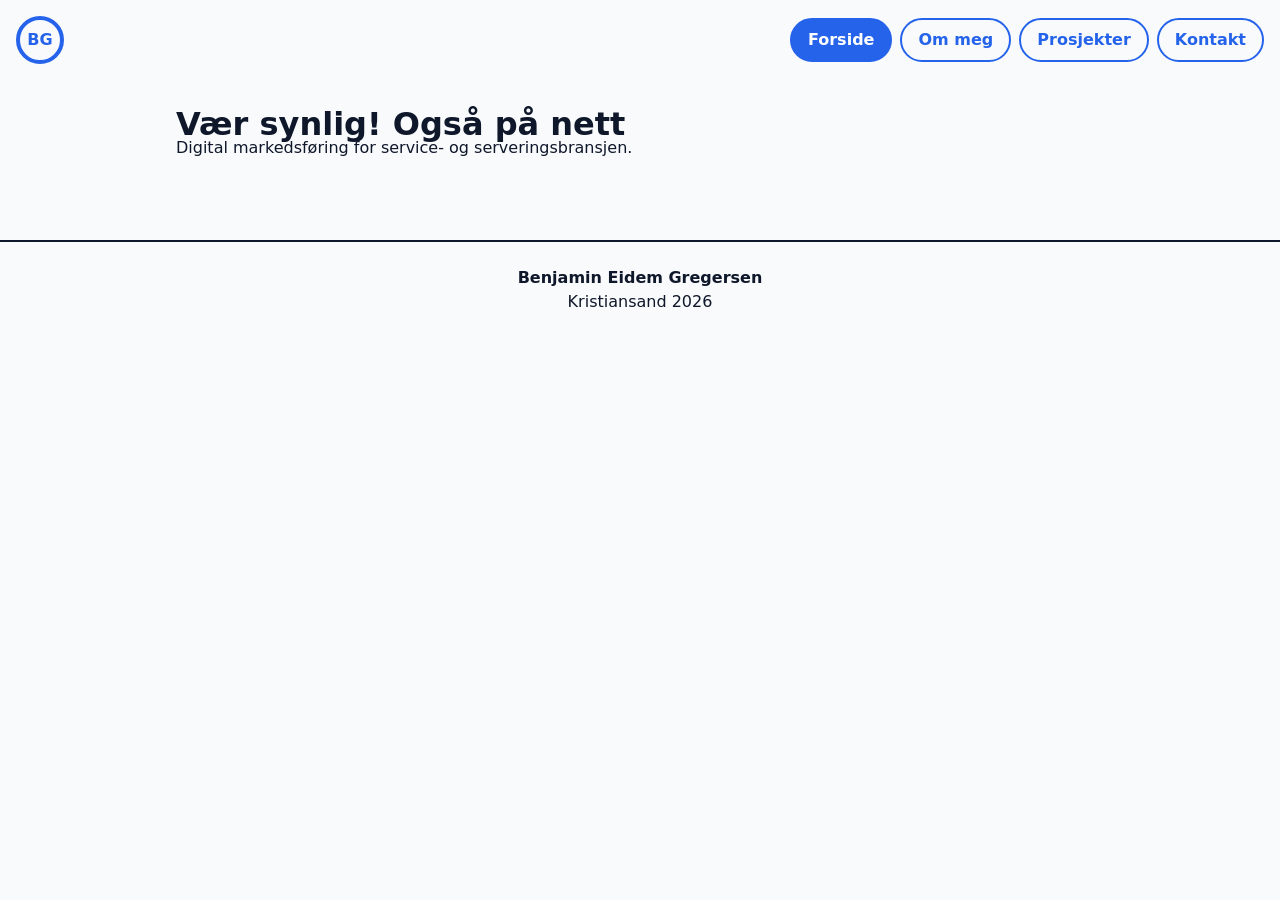
==== index.html @ 99e6d2b7 "grunnstruktur: header, main, footer" ====
<!doctype html>
<html lang="no">
  <head>
    <meta charset="UTF-8" />
    <meta name="viewport" content="width=device-width, initial-scale=1.0" />
    <title>Benjamin Eidem Gregersen – Digital markedsføring</title>
    <link rel="stylesheet" href="css/style.css" />
  </head>
  <body>
    <header>
      <a
        href="index.html"
        class="logo"
        aria-label="Benjamin Gregersen, til forsiden"
        >BG</a
      >
      <nav aria-label="Hovedmeny">
        <ul>
          <li><a href="index.html" aria-current="page">Forside</a></li>
          <li><a href="om-meg.html">Om meg</a></li>
          <li><a href="prosjekter.html">Prosjekter</a></li>
          <li><a href="kontakt.html">Kontakt</a></li>
        </ul>
      </nav>
    </header>

    <main>
      <h1>Vær synlig! Også på nett</h1>
      <p>Digital markedsføring for service- og serveringsbransjen.</p>
    </main>

    <footer>
      <p class="footer-navn">Benjamin Eidem Gregersen</p>
      <p>Kristiansand 2026</p>
    </footer>
  </body>
</html>
---- css/style.css ----
/* ---------- Designvariabler ---------- */
:root {
  /* Farger */
  --farge-bakgrunn: #f8fafc;
  --farge-tekst: #0f172a;
  --farge-aksent: #2563eb;
  --farge-hover: #1d4ed8;
  --farge-pressed: #1e40af;
  --farge-feil: #b91c1c;

  /* Layout */
  --side-marg: 16px;

  /* Typografi */
  --font: system-ui, sans-serif;
  --tekst-storrelse: 1rem;
  --tekst-linjehoyde: 1.5rem;
}

/* ---------- Nullstilling ---------- */
* {
  box-sizing: border-box;
}

body,
h1,
h2,
h3,
p,
ul {
  margin: 0;
}

/* ---------- Grunnstil ---------- */
body {
  font-family: var(--font);
  font-size: var(--tekst-storrelse);
  line-height: var(--tekst-linjehoyde);
  color: var(--farge-tekst);
  background-color: var(--farge-bakgrunn);
}
/* ---------- Lenker ---------- */
a {
  color: var(--farge-aksent);
}

a:focus-visible {
  outline: 3px solid var(--farge-aksent);
  outline-offset: 2px;
}

/* ---------- Navigasjon (Flexbox) ---------- */
nav ul {
  list-style: none;
  padding: 0;
  display: flex;
  flex-wrap: wrap;
  gap: 0.5rem;
}

nav a {
  display: block;
  padding: 0.5rem 1rem;
  border: 2px solid var(--farge-aksent);
  border-radius: 999px;
  background-color: var(--farge-bakgrunn);
  color: var(--farge-aksent);
  text-decoration: none;
  font-weight: 600;
}

nav a:hover {
  background-color: var(--farge-hover);
  border-color: var(--farge-hover);
  color: #ffffff;
}

nav a[aria-current="page"] {
  background-color: var(--farge-aksent);
  color: #ffffff;
}
/* ---------- Header ---------- */
header {
  display: flex;
  flex-wrap: wrap;
  align-items: center;
  justify-content: space-between;
  gap: 1rem;
  padding: 1rem var(--side-marg);
}

.logo {
  display: flex;
  align-items: center;
  justify-content: center;
  width: 3rem;
  height: 3rem;
  border: 4px solid var(--farge-aksent);
  border-radius: 50%;
  color: var(--farge-aksent);
  font-weight: 700;
  text-decoration: none;
}

/* ---------- Innhold ---------- */
main {
  padding: 2rem var(--side-marg);
  max-width: 60rem;
  margin: 0 auto;
}

/* ---------- Footer ---------- */
footer {
  padding: 1.5rem var(--side-marg);
  margin-top: 3rem;
  text-align: center;
  border-top: 2px solid var(--farge-tekst);
}

.footer-navn {
  font-weight: 700;
}
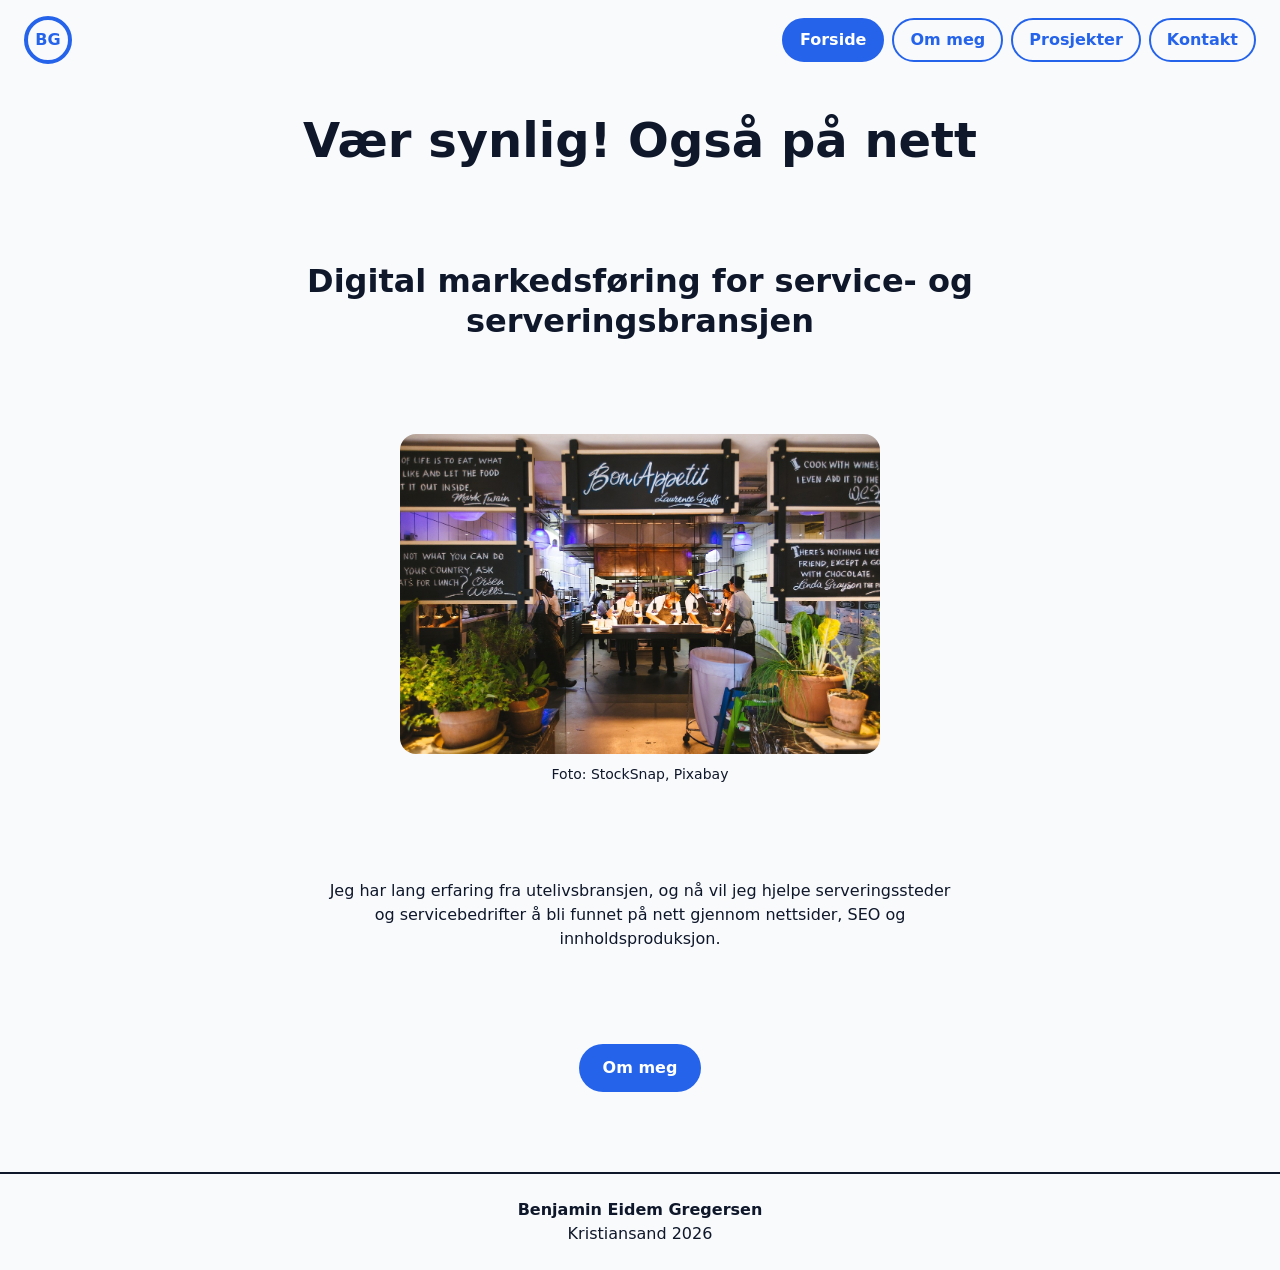
==== commit 6ca15bc6: "Bilder, overskrifter, avstander på forside fra Figma." ====
--- a/index.html
+++ b/index.html
@@ -24,9 +24,25 @@
       </nav>
     </header>
 
-    <main>
-      <h1>Vær synlig! Også på nett</h1>
-      <p>Digital markedsføring for service- og serveringsbransjen.</p>
+    <main class="forside">
+  <h1>Vær synlig! Også på nett</h1>
+  <h2>Digital markedsføring for service- og serveringsbransjen</h2>
+
+  <figure>
+    <img
+      src="img/restaurant_inngang.jpg"
+      alt="Kokker samlet rundt et åpent restaurantkjøkken, med planter i forgrunnen"
+      width="1280"
+      height="853"
+    />
+    <figcaption>Foto: StockSnap, Pixabay</figcaption>
+  </figure>
+
+  <p>
+    Jeg har lang erfaring fra utelivsbransjen, og nå vil jeg hjelpe serveringssteder og servicebedrifter å bli funnet på nett gjennom nettsider, SEO og innholdsproduksjon.
+  </p>
+
+  <a href="om-meg.html" class="knapp">Om meg</a>
     </main>
 
     <footer>
--- a/css/style.css
+++ b/css/style.css
@@ -15,6 +15,11 @@
   --font: system-ui, sans-serif;
   --tekst-storrelse: 1rem;
   --tekst-linjehoyde: 1.5rem;
+  --h1-storrelse: 2rem;
+  --h1-linjehoyde: 2.5rem;
+  --h2-storrelse: 1.5rem;
+  --h2-linjehoyde: 2rem;
+  --luft-seksjon: 5.8125rem; /* mobil: 93 px */
 }
 
 /* ---------- Nullstilling ---------- */
@@ -120,3 +125,82 @@
 .footer-navn {
   font-weight: 700;
 }
+/* ---------- Typografi ---------- */
+h1 {
+  font-size: var(--h1-storrelse);
+  line-height: var(--h1-linjehoyde);
+  font-weight: 700;
+}
+
+h2 {
+  font-size: var(--h2-storrelse);
+  line-height: var(--h2-linjehoyde);
+  font-weight: 700;
+}
+
+/* ---------- Forside ---------- */
+.forside {
+  text-align: center;
+}
+
+.forside > * + * {
+  margin-top: var(--luft-seksjon);
+}
+
+.forside p {
+  max-width: 40rem;
+  margin-left: auto;
+  margin-right: auto;
+}
+
+main > * + * {
+  margin-top: 1.5rem;
+}
+
+figure {
+  margin: 0;
+}
+
+figure img {
+  display: block;
+  width: 100%;
+  max-width: 480px;
+  height: auto;
+  margin: 0 auto;
+  border-radius: 1rem;
+}
+
+figcaption {
+  font-size: 0.875rem;
+  margin-top: 0.5rem;
+  text-align: center;
+}
+
+/* ---------- Knapp ---------- */
+.knapp {
+  display: inline-block;
+  padding: 0.75rem 1.5rem;
+  border-radius: 999px;
+  background-color: var(--farge-aksent);
+  color: #ffffff;
+  font-weight: 600;
+  text-decoration: none;
+}
+
+.knapp:hover {
+  background-color: var(--farge-hover);
+}
+
+.knapp:active {
+  background-color: var(--farge-pressed);
+}
+
+@media (min-width: 768px) {
+  :root {
+    --side-marg: 24px;
+    --h1-storrelse: 3rem;
+    --h1-linjehoyde: 3.5rem;
+    --h2-storrelse: 2rem;
+    --h2-linjehoyde: 2.5rem;
+  }
+}
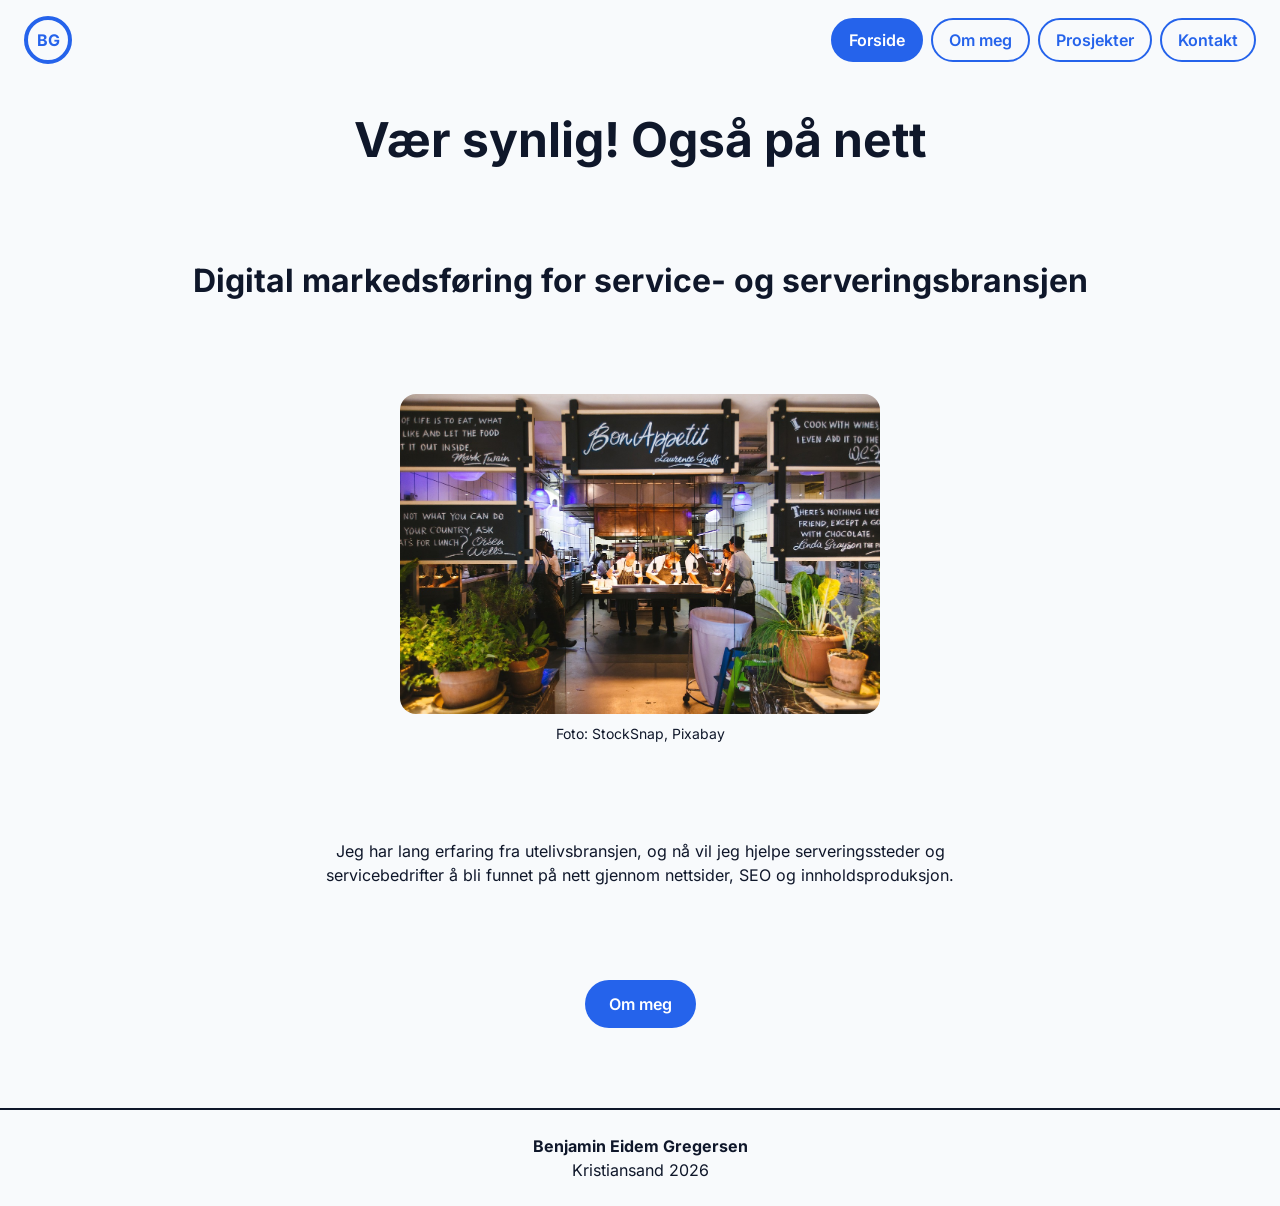
==== commit cb884fa9: "Legger til favicon" ====
--- a/index.html
+++ b/index.html
@@ -5,6 +5,7 @@
     <meta name="viewport" content="width=device-width, initial-scale=1.0" />
     <title>Benjamin Eidem Gregersen – Digital markedsføring</title>
     <link rel="stylesheet" href="css/style.css" />
+    <link rel="icon" href="img/favicon.svg" type="image/svg+xml" />
   </head>
   <body>
     <header>
--- a/css/style.css
+++ b/css/style.css
@@ -1,3 +1,35 @@
+/* ---------- Fonter (selvhostet) ---------- */
+@font-face {
+  font-family: "Inter";
+  font-style: normal;
+  font-weight: 400;
+  font-display: swap;
+  src: url("../fonts/inter-v20-latin-regular.woff2") format("woff2");
+}
+
+@font-face {
+  font-family: "Inter";
+  font-style: normal;
+  font-weight: 500;
+  font-display: swap;
+  src: url("../fonts/inter-v20-latin-500.woff2") format("woff2");
+}
+
+@font-face {
+  font-family: "Inter";
+  font-style: normal;
+  font-weight: 600;
+  font-display: swap;
+  src: url("../fonts/inter-v20-latin-600.woff2") format("woff2");
+}
+
+@font-face {
+  font-family: "Inter";
+  font-style: normal;
+  font-weight: 700;
+  font-display: swap;
+  src: url("../fonts/inter-v20-latin-700.woff2") format("woff2");
+}
 /* ---------- Designvariabler ---------- */
 :root {
   /* Farger */
@@ -12,7 +44,7 @@
   --side-marg: 16px;
 
   /* Typografi */
-  --font: system-ui, sans-serif;
+  --font: inter, system-ui, sans-serif;
   --tekst-storrelse: 1rem;
   --tekst-linjehoyde: 1.5rem;
   --h1-storrelse: 2rem;
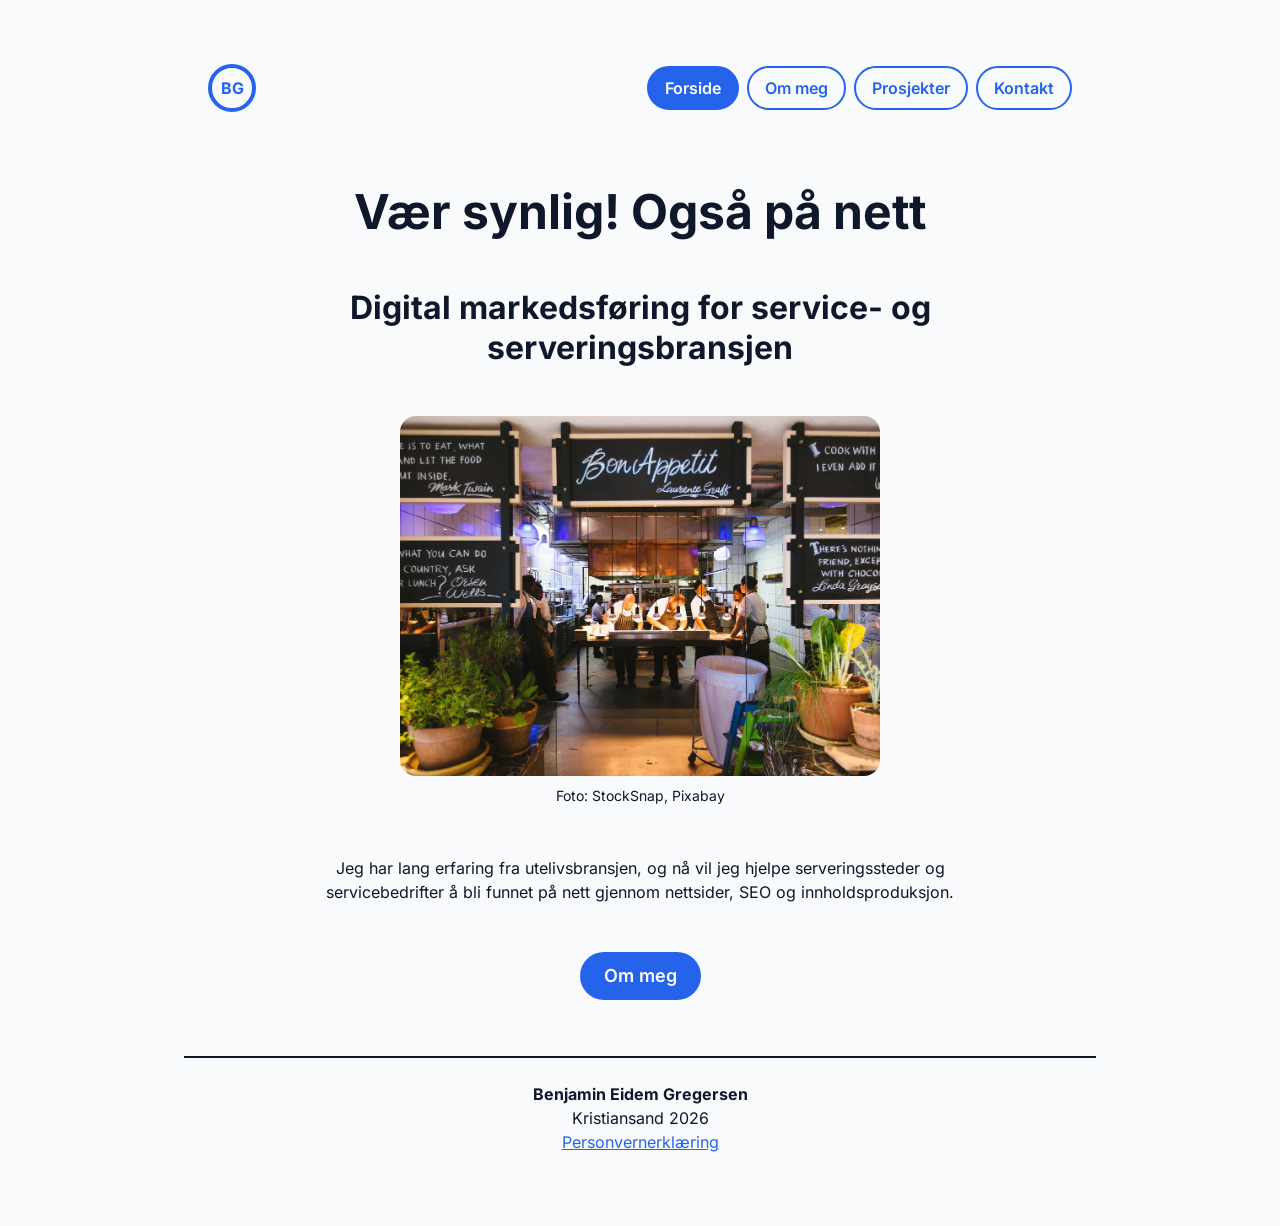
==== commit b6e4a546: "Personvernerklæring, justering av meny mv" ====
--- a/index.html
+++ b/index.html
@@ -8,6 +8,10 @@
     <link rel="icon" href="img/favicon.svg" type="image/svg+xml" />
   </head>
   <body>
+    <body>
+  <a href="#innhold" class="hopp-lenke">Hopp til innhold</a>
+  <header>
+  <main id="innhold" class="kontakt">
     <header>
       <a
         href="index.html"
@@ -49,6 +53,8 @@
     <footer>
       <p class="footer-navn">Benjamin Eidem Gregersen</p>
       <p>Kristiansand 2026</p>
+      <p class="footer-navn"></p>
+      <p><a href="personvern.html">Personvernerklæring</a></p>
     </footer>
   </body>
 </html>
--- a/css/style.css
+++ b/css/style.css
@@ -5,14 +5,6 @@
   font-weight: 400;
   font-display: swap;
   src: url("../fonts/inter-v20-latin-regular.woff2") format("woff2");
-}
-
-@font-face {
-  font-family: "Inter";
-  font-style: normal;
-  font-weight: 500;
-  font-display: swap;
-  src: url("../fonts/inter-v20-latin-500.woff2") format("woff2");
 }
 
 @font-face {
@@ -39,19 +31,38 @@
   --farge-hover: #1d4ed8;
   --farge-pressed: #1e40af;
   --farge-feil: #b91c1c;
+  --farge-aksent-lys: #eff6ff;
+  --farge-hvit: #ffffff;
 
   /* Layout */
   --side-marg: 16px;
 
   /* Typografi */
-  --font: inter, system-ui, sans-serif;
+  --font: "Inter", system-ui, sans-serif;
   --tekst-storrelse: 1rem;
   --tekst-linjehoyde: 1.5rem;
   --h1-storrelse: 2rem;
   --h1-linjehoyde: 2.5rem;
   --h2-storrelse: 1.5rem;
   --h2-linjehoyde: 2rem;
-  --luft-seksjon: 5.8125rem; /* mobil: 93 px */
+  --h3-storrelse: 1.25rem;
+  --h3-linjehoyde: 1.75rem;
+  --knapp-storrelse: 1rem;
+  --knapp-linjehoyde: 1.5rem;
+  --luft-seksjon: 3.625rem;
+}
+
+@media (min-width: 768px) {
+  :root {
+    --side-marg: 24px;
+    --h1-storrelse: 3rem;
+    --h1-linjehoyde: 3.5rem;
+    --h2-storrelse: 2rem;
+    --h2-linjehoyde: 2.5rem;
+    --h3-storrelse: 1.5rem;
+    --h3-linjehoyde: 2rem;
+    --luft-seksjon: 3rem;
+  }
 }
 
 /* ---------- Nullstilling ---------- */
@@ -86,13 +97,30 @@
   outline-offset: 2px;
 }
 
-/* ---------- Navigasjon (Flexbox) ---------- */
+/* ---------- Navigasjon (Grid på mobil, Flexbox på desktop) ---------- */
+
+header nav {
+  width: 100%;
+}
+
 nav ul {
   list-style: none;
   padding: 0;
-  display: flex;
-  flex-wrap: wrap;
+  display: grid;
+  grid-template-columns: 1fr 1fr;
   gap: 0.5rem;
+}
+
+@media (min-width: 768px) {
+  header nav {
+    width: auto;
+  }
+
+  nav ul {
+    display: flex;
+    flex-wrap: wrap;
+    gap: 0.5rem;
+  }
 }
 
 nav a {
@@ -103,20 +131,29 @@
   background-color: var(--farge-bakgrunn);
   color: var(--farge-aksent);
   text-decoration: none;
-  font-weight: 600;
+  text-align: center;
+  font-weight: 600;
+  font-size: var(--knapp-storrelse);
+  line-height: var(--knapp-linjehoyde);
+  transition: background-color 200ms ease, color 200ms ease;
 }
 
 nav a:hover {
   background-color: var(--farge-hover);
   border-color: var(--farge-hover);
-  color: #ffffff;
+  color: var(--farge-hvit);
 }
 
 nav a[aria-current="page"] {
   background-color: var(--farge-aksent);
-  color: #ffffff;
+  color: var(--farge-hvit);
+}
+nav a[aria-current="page"]:hover {
+  background-color: var(--farge-hover);
+  border-color: var(--farge-hover);
 }
 /* ---------- Header ---------- */
+
 header {
   display: flex;
   flex-wrap: wrap;
@@ -124,6 +161,7 @@
   justify-content: space-between;
   gap: 1rem;
   padding: 1rem var(--side-marg);
+  width: 100%;
 }
 
 .logo {
@@ -162,6 +200,7 @@
   font-size: var(--h1-storrelse);
   line-height: var(--h1-linjehoyde);
   font-weight: 700;
+  text-align: center;
 }
 
 h2 {
@@ -169,25 +208,13 @@
   line-height: var(--h2-linjehoyde);
   font-weight: 700;
 }
-
-/* ---------- Forside ---------- */
-.forside {
-  text-align: center;
-}
-
-.forside > * + * {
-  margin-top: var(--luft-seksjon);
-}
-
-.forside p {
-  max-width: 40rem;
-  margin-left: auto;
-  margin-right: auto;
-}
-
-main > * + * {
-  margin-top: 1.5rem;
-}
+h3 {
+  font-size: var(--h3-storrelse);
+  line-height: var(--h3-linjehoyde);
+  font-weight: 700;
+}
+
+/* ---------- Bilder ---------- */
 
 figure {
   margin: 0;
@@ -200,12 +227,50 @@
   height: auto;
   margin: 0 auto;
   border-radius: 1rem;
+  aspect-ratio: 4 / 3;
+  object-fit: cover;
 }
 
 figcaption {
   font-size: 0.875rem;
   margin-top: 0.5rem;
   text-align: center;
+}
+/* ---------- Forside ---------- */
+.forside {
+  text-align: center;
+}
+
+.forside > * + * {
+  margin-top: var(--luft-seksjon);
+}
+
+.forside p {
+  max-width: 40rem;
+  margin-left: auto;
+  margin-right: auto;
+}
+
+main > * + * {
+  margin-top: 1.5rem;
+}
+/* ---------- Hopp til innhold ---------- */
+.hopp-lenke {
+  position: absolute;
+  top: 0;
+  left: var(--side-marg);
+  padding: 0.75rem 1.25rem;
+  background-color: var(--farge-tekst);
+  color: var(--farge-hvit);
+  font-weight: 600;
+  border-radius: 0 0 0.5rem 0.5rem;
+  transform: translateY(-100%);   /* skjult over skjermen */
+}
+
+.hopp-lenke:focus {
+  transform: translateY(0);       /* vises ved Tab */
+  outline: 3px solid var(--farge-aksent);
+  outline-offset: 2px;
 }
 
 /* ---------- Knapp ---------- */
@@ -214,9 +279,18 @@
   padding: 0.75rem 1.5rem;
   border-radius: 999px;
   background-color: var(--farge-aksent);
-  color: #ffffff;
-  font-weight: 600;
-  text-decoration: none;
+  color: var(--farge-hvit);
+  font-weight: 600;
+  text-decoration: none;  
+  --knapp-storrelse: 1.125rem;
+  font-size: var(--knapp-storrelse);
+  line-height: var(--knapp-linjehoyde);
+  transition: background-color 200ms ease;
+}
+
+.knapp-rad {
+  text-align: center;
+  margin-top: var(--luft-seksjon);
 }
 
 .knapp:hover {
@@ -227,12 +301,168 @@
   background-color: var(--farge-pressed);
 }
 
+/* ---------- Tekst + bilde  ---------- */
+.tekst-bilde {
+  display: grid;
+  grid-template-columns: 1fr;
+  gap: 1.5rem;
+  margin-top: 2rem;
+}
+
+.tekst-bilde img {
+  display: block;
+  width: 100%;
+  height: auto;
+  aspect-ratio: 4 / 3;
+  object-fit: cover;
+  border-radius: 1rem;
+}
+
+.tekst > * + * {
+  margin-top: 1rem;
+}
+
 @media (min-width: 768px) {
-  :root {
-    --side-marg: 24px;
-    --h1-storrelse: 3rem;
-    --h1-linjehoyde: 3.5rem;
-    --h2-storrelse: 2rem;
-    --h2-linjehoyde: 2.5rem;
+  .tekst-bilde {
+    grid-template-columns: 1fr 1fr;
+    gap: 3rem;
+    align-items: center;
   }
 }
+
+.case + .case {
+  margin-top: 4rem;
+}
+/* ---------- Utvidbare caser (details/summary) ---------- */
+details {
+  margin-top: 1.5rem;
+  border: 2px solid var(--farge-aksent);
+  border-radius: 1rem;
+}
+
+summary {
+  display: flex;
+  align-items: center;
+  justify-content: space-between;
+  gap: 1rem;
+  min-height: 2.75rem;          /* god trykkflate (min. ca. 44 px) */
+  padding: 0.75rem 1.25rem;
+  border-radius: 1rem;
+  color: var(--farge-aksent);
+  font-weight: 600;
+  cursor: pointer;
+  list-style: none;             /* fjerner standardtrekanten */
+  transition: background-color 200ms ease, color 200ms ease;
+}
+
+summary::-webkit-details-marker {
+  display: none;                /* samme, for Safari */
+}
+
+summary:hover {
+  color: var(--farge-hover);
+  background-color: var(--farge-aksent-lys);
+}
+
+summary:focus-visible {
+  outline: 3px solid var(--farge-aksent);
+  outline-offset: 2px;
+}
+
+/* Egen pil som roterer når den åpnes */
+summary::after {
+  content: "";
+  flex-shrink: 0;
+  width: 0.6rem;
+  height: 0.6rem;
+  border-right: 3px solid currentColor;
+  border-bottom: 3px solid currentColor;
+  transform: rotate(45deg);     /* peker ned */
+  transition: transform 200ms ease;
+}
+
+details[open] > summary::after {
+  transform: rotate(-135deg);   /* peker opp */
+}
+
+/* Innholdet inni */
+details > :not(summary) {
+  margin: 1rem 1.25rem 0;
+}
+
+details > :last-child {
+  margin-bottom: 1.25rem;
+}
+
+/* Innholdet fader inn når det åpnes */
+@keyframes apne {
+  from { opacity: 0; transform: translateY(-0.5rem); }
+  to   { opacity: 1; transform: none; }
+}
+
+details[open] > :not(summary) {
+  animation: apne 250ms ease;
+}
+
+/* ---------- Redusert bevegelse ---------- */
+@media (prefers-reduced-motion: reduce) {
+  *,
+  *::before,
+  *::after {
+    animation-duration: 0.01ms !important;
+    transition-duration: 0.01ms !important;
+  }
+}
+.kontakt form {
+  max-width: 36rem;
+  margin: 0 auto;
+}
+
+.felt + .felt {
+  margin-top: 1.25rem;
+}
+
+label {
+  display: block;
+  margin-bottom: 0.25rem;
+  font-weight: 600;
+}
+
+input,
+textarea {
+  display: block;
+  width: 100%;
+  padding: 0.75rem 1rem;
+  font: inherit;
+  color: var(--farge-tekst);
+  background-color: var(--farge-hvit);
+  border: 2px solid var(--farge-tekst);
+  border-radius: 0.5rem;
+  transition: border-color 200ms ease;
+}
+
+input:focus-visible,
+textarea:focus-visible {
+  outline: 3px solid var(--farge-aksent);
+  outline-offset: 2px;
+  border-color: var(--farge-aksent);
+}
+
+textarea {
+  resize: vertical;
+}
+.skjema-info {
+  margin-bottom: 2rem;
+}
+.kontakt > p {
+  text-align: center;
+  max-width: 40rem;
+  margin-left: auto;
+  margin-right: auto;
+}
+button.knapp {
+  border: none;
+  font-family: inherit;
+  cursor: pointer;
+}
+
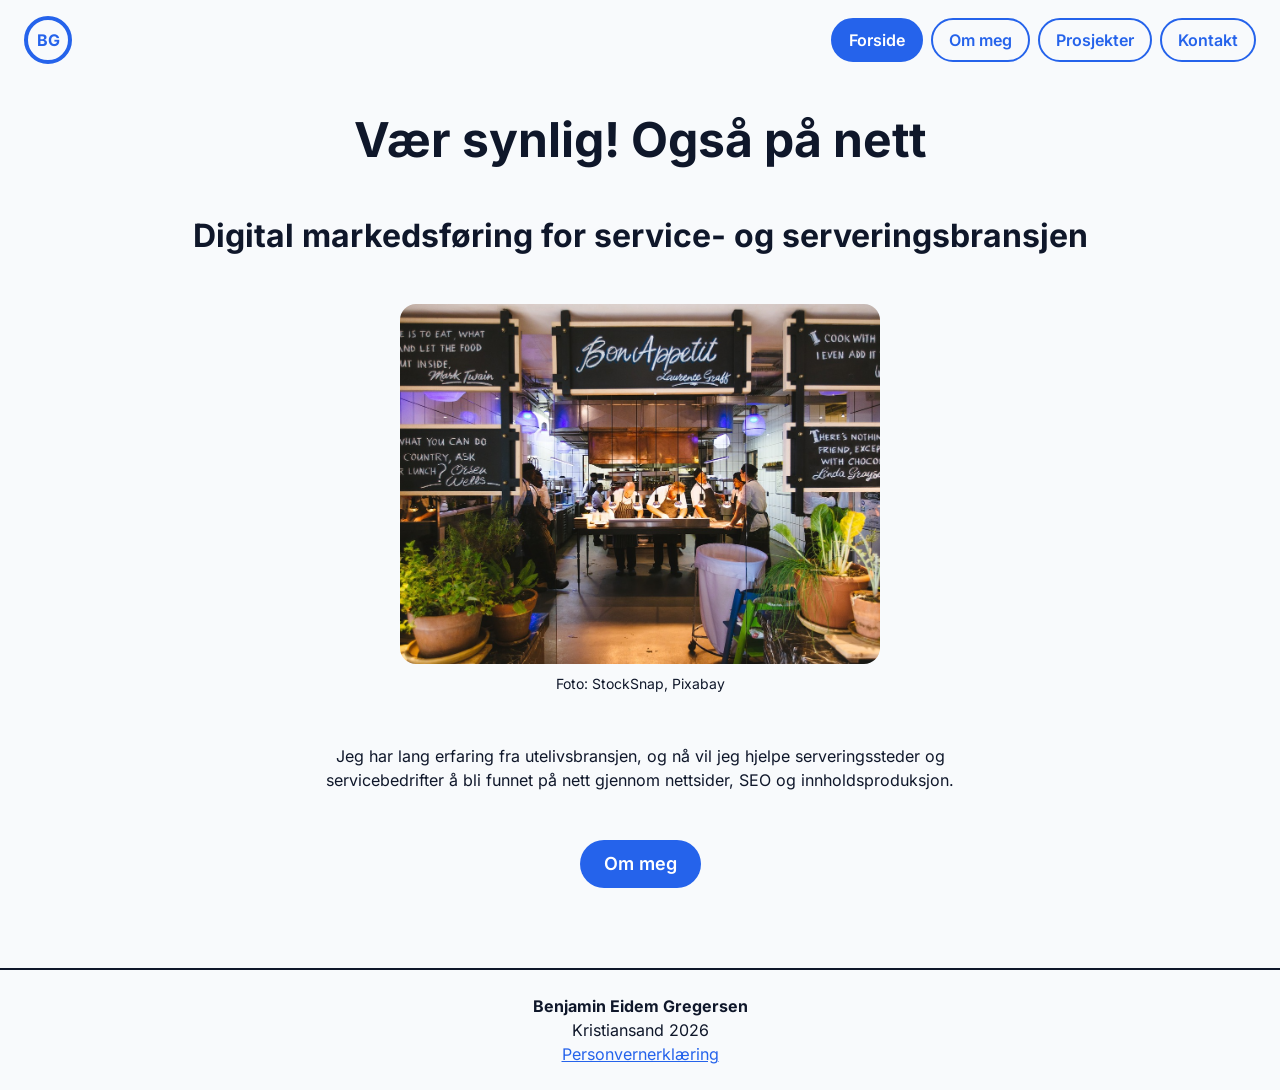
==== commit d21b405b: "Fikset lenker i personvern og fjernet unødvendige linjer i kontakt, om-meg og prosjekter.html." ====
--- a/index.html
+++ b/index.html
@@ -7,54 +7,46 @@
     <link rel="stylesheet" href="css/style.css" />
     <link rel="icon" href="img/favicon.svg" type="image/svg+xml" />
   </head>
-  <body>
-    <body>
+<body>
   <a href="#innhold" class="hopp-lenke">Hopp til innhold</a>
+
   <header>
-  <main id="innhold" class="kontakt">
-    <header>
-      <a
-        href="index.html"
-        class="logo"
-        aria-label="Benjamin Gregersen, til forsiden"
-        >BG</a
-      >
-      <nav aria-label="Hovedmeny">
-        <ul>
-          <li><a href="index.html" aria-current="page">Forside</a></li>
-          <li><a href="om-meg.html">Om meg</a></li>
-          <li><a href="prosjekter.html">Prosjekter</a></li>
-          <li><a href="kontakt.html">Kontakt</a></li>
-        </ul>
-      </nav>
-    </header>
+    <a href="index.html" class="logo" aria-label="BG – Benjamin Gregersen, til forsiden">BG</a>
+    <nav aria-label="Hovedmeny">
+      <ul>
+        <li><a href="index.html" aria-current="page">Forside</a></li>
+        <li><a href="om-meg.html">Om meg</a></li>
+        <li><a href="prosjekter.html">Prosjekter</a></li>
+        <li><a href="kontakt.html">Kontakt</a></li>
+      </ul>
+    </nav>
+  </header>
 
-    <main class="forside">
-  <h1>Vær synlig! Også på nett</h1>
-  <h2>Digital markedsføring for service- og serveringsbransjen</h2>
+  <main id="innhold" class="forside">
+    <h1>Vær synlig! Også på nett</h1>
+    <h2>Digital markedsføring for service- og serveringsbransjen</h2>
 
-  <figure>
-    <img
-      src="img/restaurant_inngang.jpg"
-      alt="Kokker samlet rundt et åpent restaurantkjøkken, med planter i forgrunnen"
-      width="1280"
-      height="853"
-    />
-    <figcaption>Foto: StockSnap, Pixabay</figcaption>
-  </figure>
+    <figure>
+      <img
+        src="img/restaurant_inngang.jpg"
+        alt="Kokker samlet rundt et åpent restaurantkjøkken, med planter i forgrunnen"
+        width="1280"
+        height="853"
+      />
+      <figcaption>Foto: StockSnap, Pixabay</figcaption>
+    </figure>
 
-  <p>
-    Jeg har lang erfaring fra utelivsbransjen, og nå vil jeg hjelpe serveringssteder og servicebedrifter å bli funnet på nett gjennom nettsider, SEO og innholdsproduksjon.
-  </p>
+    <p>
+      Jeg har lang erfaring fra utelivsbransjen, og nå vil jeg hjelpe serveringssteder og servicebedrifter å bli funnet på nett gjennom nettsider, SEO og innholdsproduksjon.
+    </p>
 
-  <a href="om-meg.html" class="knapp">Om meg</a>
-    </main>
+    <a href="om-meg.html" class="knapp">Om meg</a>
+  </main>
 
-    <footer>
-      <p class="footer-navn">Benjamin Eidem Gregersen</p>
-      <p>Kristiansand 2026</p>
-      <p class="footer-navn"></p>
-      <p><a href="personvern.html">Personvernerklæring</a></p>
-    </footer>
-  </body>
+  <footer>
+    <p class="footer-navn">Benjamin Eidem Gregersen</p>
+    <p>Kristiansand 2026</p>
+    <p><a href="personvern.html">Personvernerklæring</a></p>
+  </footer>
+</body>
 </html>
